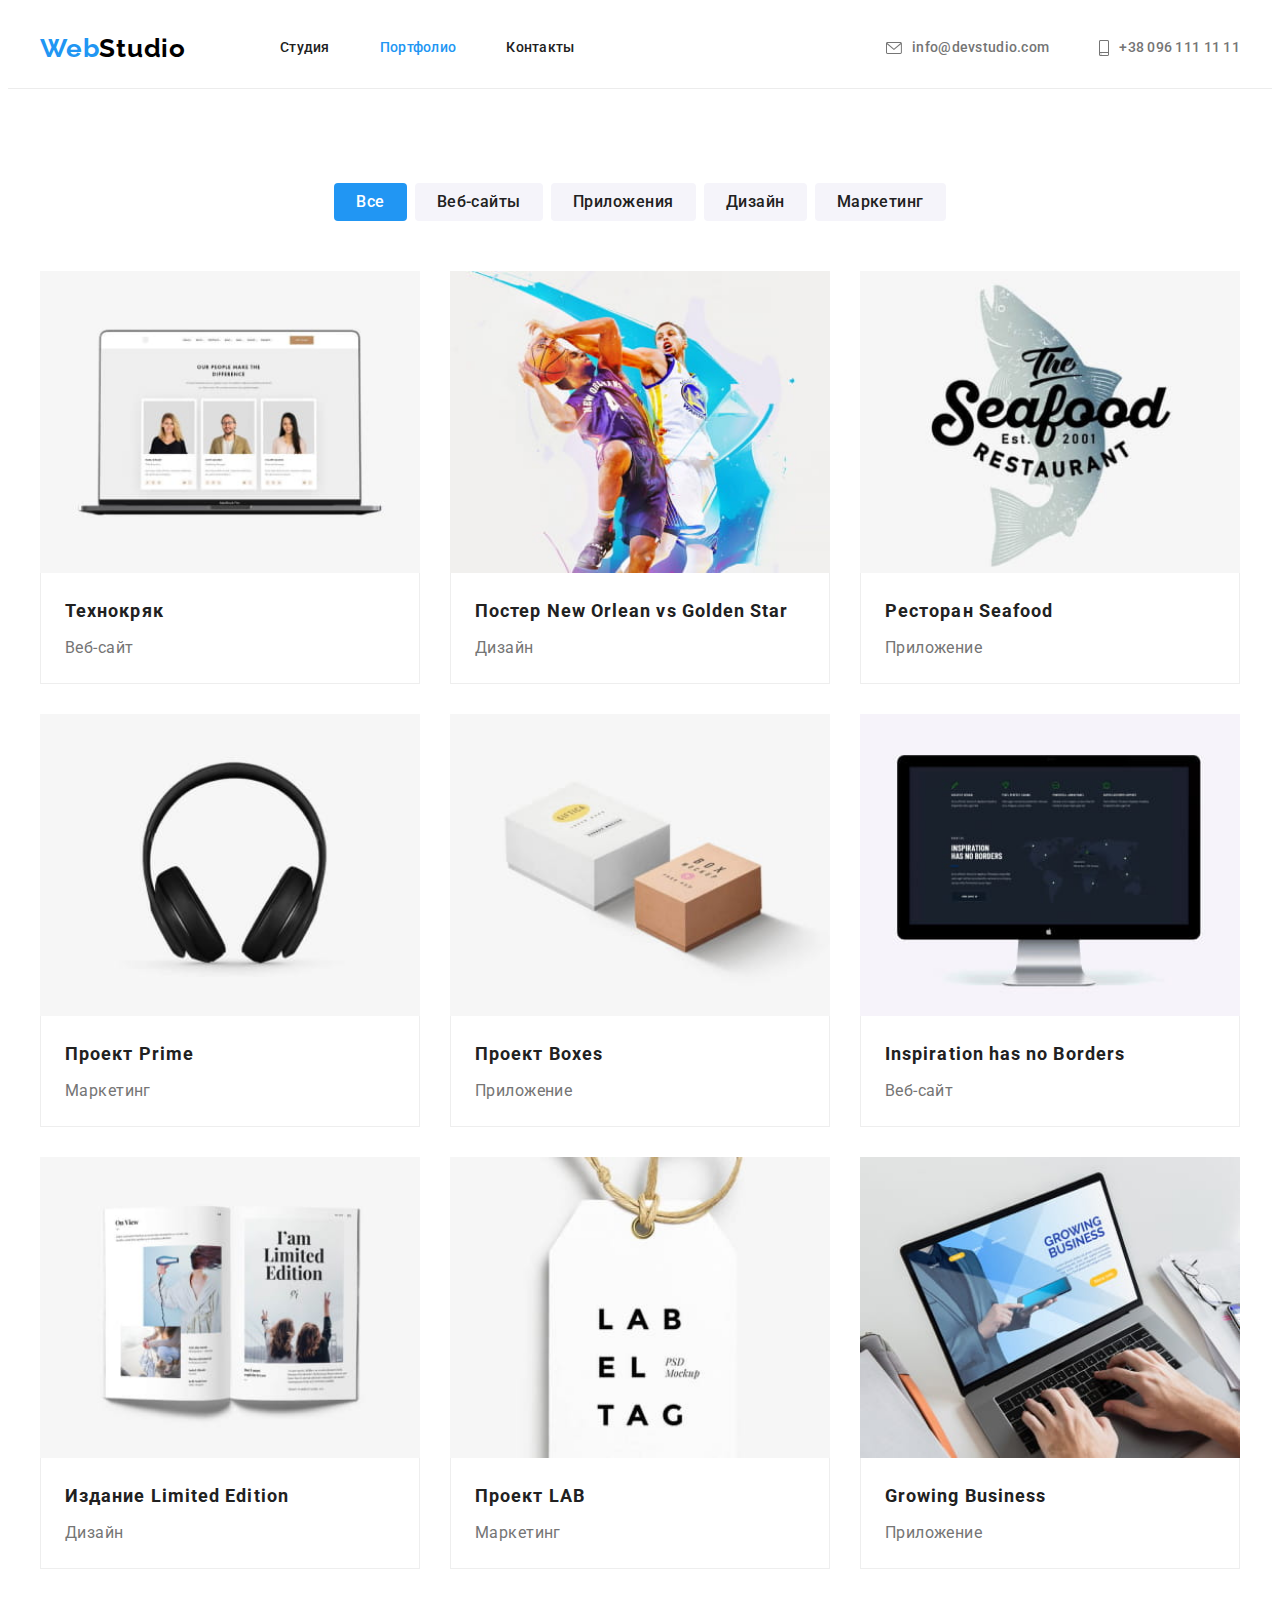
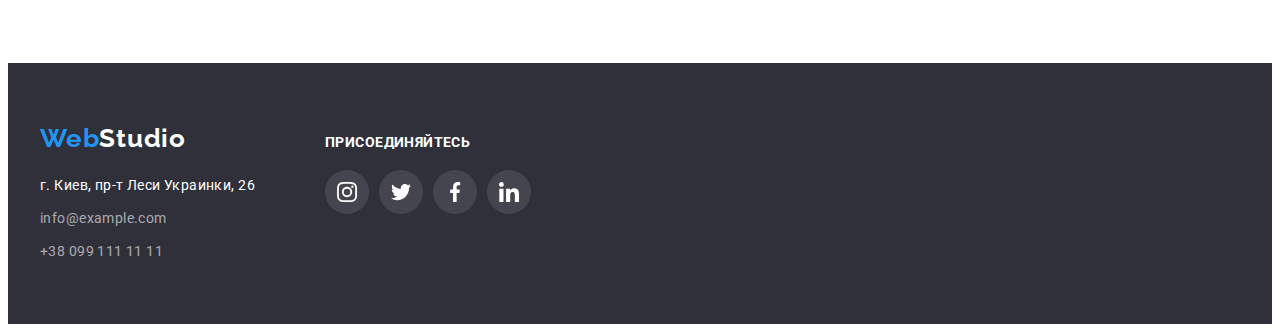
==== portfolio.html @ f83ecda8 "Added files from previous hw" ====
<!DOCTYPE html>
<html lang="ru">
<head>
    <meta charset="UTF-8">
    <meta http-equiv="X-UA-Compatible" content="IE=edge">
    <meta name="viewport" content="width=device-width, initial-scale=1.0">
    <title>Portfolio</title>
    <link rel="preconnect" href="https://fonts.googleapis.com">
    <link rel="preconnect" href="https://fonts.gstatic.com" crossorigin>
    <link href="https://fonts.googleapis.com/css2?family=Raleway:wght@700&family=Roboto:wght@400;500;700;900&display=swap"
        rel="stylesheet">
    <link rel="stylesheet" href="https://cdnjs.cloudflare.com/ajax/libs/modern-normalize/1.1.0/modern-normalize.min.css"
        integrity="sha512-wpPYUAdjBVSE4KJnH1VR1HeZfpl1ub8YT/NKx4PuQ5NmX2tKuGu6U/JRp5y+Y8XG2tV+wKQpNHVUX03MfMFn9Q=="
        crossorigin="anonymous" referrerpolicy="no-referrer" />
    <link rel="stylesheet" href="./css/styles.css">
</head>
<body>
    <!--Header-->
    <header class="header">
        <div class="container header-container">
            <nav class="navigation">
                <a class="logo link" aria-label="Логотип сайта" href="./index.html" lang="en">Web<span
                        class="logo-header">Studio</span></a>
                <ul class="nav-list list">
                    <li class="nav-list-item"><a class="nav-list-link link" href="./index.html">Студия</a></li>
                    <li class="nav-list-item"><a class="nav-list-link current link" href="./portfolio.html">Портфолио</a></li>
                    <li class="nav-list-item"><a class="nav-list-link link" href="">Контакты</a></li>
                </ul>
            </nav>
            <ul class="contact-list list">
                <li class="contact-list-item"><a class="nav-list-link link" href="mailto:info@devstudio.com">
                        <svg class="icon-envelope" width="16" height="12">
                            <use href="./images/icons/icons.svg#icon-envelope"></use>
                        </svg>
                        info@devstudio.com</a>
                </li>
                <li class="contact-list-item"><a class="nav-list-link link" href="tel:+380961111111">
                        <svg class="icon-smartphone" width="10" height="16">
                            <use href="./images/icons/icons.svg#icon-smartphone"></use>
                        </svg>
                        +38 096 111 11 11</a></li>
            </ul>
        </div>

    </header>

    <!--Main-->
    <main>
        <section class="projects section">
            <div class="container">
                <h1 hidden>Наши работы</h1>
                <ul class="projects-filter list">
                    <li class="projects-filter-item"><button class="filter-btn active" type="button">Все</button></li>
                    <li class="projects-filter-item"><button class="filter-btn" type="button">Веб-сайты</button></li>
                    <li class="projects-filter-item"><button class="filter-btn" type="button">Приложения</button></li>
                    <li class="projects-filter-item"><button class="filter-btn" type="button">Дизайн</button></li>
                    <li class="projects-filter-item"><button class="filter-btn" type="button">Маркетинг</button></li>
                </ul>

                <ul class="projects-list list card-set">
                    <li class="projects-list-item card-set-item">
                        <a class="projects-link link" href="#" target="_blank" rel="noopener noreferrer nofollower">
                            <img class="projects-img" src="./images/portfolio/tekhnokryak.jpg" alt="Ноутбук с открытым сайтом Технокряк" width="370" height="294">
                                <div class="card-description">
                                    <h2 class="projects-title">Технокряк</h2>
                                    <p class="projects-type">Веб-сайт</p>
                                </div>
                        </a>
                    </li>
                    <li class="projects-list-item card-set-item">
                        <a class="projects-link link" href="#" target="_blank" rel="noopener noreferrer nofollower">
                            <img class="projects-img" src="./images/portfolio/new-orlean.jpg" alt="Два баскетболиста" width="370" height="294">
                            <div class="card-description">
                                <h2 class="projects-title">Постер New Orlean vs Golden Star</h2>
                                <p class="projects-type">Дизайн</p>
                            </div>
                        </a>
                    </li>
                    <li class="projects-list-item card-set-item">
                        <a class="projects-link link" href="#" target="_blank" rel="noopener noreferrer nofollower">
                            <img class="projects-img" src="./images/portfolio/seafood.jpg" alt="Логотип ресторана Seafood" width="370" height="294">
                                <div class="card-description">
                                    <h2 class="projects-title">Ресторан Seafood</h2>
                                    <p class="projects-type">Приложение</p>
                                </div>
                            
                        </a>
                    </li>
                    <li class="projects-list-item card-set-item">
                        <a class="projects-link link" href="#" target="_blank" rel="noopener noreferrer nofollower">
                            <img class="projects-img" src="./images/portfolio/prime.jpg" alt="Наушники" width="370" height="294">
                                <div class="card-description">
                                    <h2 class="projects-title">Проект Prime</h2>
                                    <p class="projects-type">Маркетинг</p>
                                </div>
                        </a>
                    </li>
                    <li class="projects-list-item card-set-item">
                        <a class="projects-link link" href="#" target="_blank" rel="noopener noreferrer nofollower">
                            <img class="projects-img" src="./images/portfolio/boxes.jpg" alt="Две коробочки" width="370" height="294">
                                <div class="card-description">
                                    <h2 class="projects-title">Проект Boxes</h2>
                                    <p class="projects-type">Приложение</p>
                                </div>
                        </a>
                    </li>
                    <li class="projects-list-item card-set-item">
                        <a class="projects-link link" href="#" target="_blank" rel="noopener noreferrer nofollower">
                            <img class="projects-img" src="./images/portfolio/inspiration.jpg" alt="Монитор с открытым сайтом Inspiration has no Borders" width="370" height="294">
                                <div class="card-description">
                                    <h2 class="projects-title">Inspiration has no Borders</h2>
                                    <p class="projects-type">Веб-сайт</p>
                                </div>
                        </a>
                    </li>
                    <li class="projects-list-item card-set-item">
                        <a class="projects-link link" href="#" target="_blank" rel="noopener noreferrer nofollower">
                            <img class="projects-img" src="./images/portfolio/limited-edition.jpg" alt="Открытая журнал Limited Edition" width="370" height="294">
                                <div class="card-description">
                                    <h2 class="projects-title">Издание Limited Edition</h2>
                                    <p class="projects-type">Дизайн</p> 
                                </div>
                        </a>
                    </li>
                    <li class="projects-list-item card-set-item">
                        <a class="projects-link link" href="#" target="_blank" rel="noopener noreferrer nofollower">
                            <img class="projects-img" src="./images/portfolio/lab.jpg" alt="Белый лэйбл на шнурке" width="370" height="294">
                                <div class="card-description">
                                    <h2 class="projects-title">Проект LAB</h2>
                                    <p class="projects-type">Маркетинг</p>
                                </div>
                        </a>
                    </li>
                    <li class="projects-list-item card-set-item">
                        <a class="projects-link link" href="#" target="_blank" rel="noopener noreferrer nofollower">
                            <img class="projects-img" src="./images/portfolio/growing-business.jpg" alt="Ноутбук с открытым сайтом Growing Business" width="370" height="294">
                                <div class="card-description">
                                    <h2 class="projects-title">Growing Business</h2>
                                    <p class="projects-type">Приложение</p>
                                </div>
                        </a>
                    </li>
                </ul>
            </div>
        </section>
    </main>

    <!--Footer-->
    <footer class="footer">
        <div class="container footer-container">
            <div class="address-wrapper">
                <a class="logo link" aria-label="Логотип сайта" href="./index.html" lang="en">Web<span
                        class="logo-footer">Studio</span></a>
                <address class="footer-address">
                    <ul class="footer-address-list list">
                        <li class="footer-address-list-item"><a class="address-link link"
                                href="https://goo.gl/maps/p3dawPwku5fpeWN66" target="_blank" rel="noopener noreferrer">г.
                                Киев, пр-т Леси Украинки, 26</a></li>
                        <li class="footer-address-list-item"><a class="address-link link"
                                href="mailto:info@example.com">info@example.com</a></li>
                        <li class="footer-address-list-item"><a class="address-link link" href="tel:+380991111111">+38 099
                                111 11 11</a>
                        </li>
                    </ul>
                </address>
            </div>
            <div class="join-us-wrapper">
                <h3 class="join-us-title">Присоединяйтесь</h3>
                <ul class="social-contacts list">
                    <li class="social-item">
                        <a class="social-link link" href="#" target="_blank" rel="noopener noreferrer nofollower">
                            <svg class="social-icon" width="20" height="20">
                                <use href="./images/icons/icons.svg#icon-instagram"></use>
                            </svg>
                        </a>
                    </li>
                    <li class="social-item">
                        <a class="social-link link" href="#" target="_blank" rel="noopener noreferrer nofollower">
                            <svg class="social-icon" width="20" height="20">
                                <use href="./images/icons/icons.svg#icon-twitter"></use>
                            </svg>
                        </a>
                    </li>
                    <li class="social-item">
                        <a class="social-link link" href="#" target="_blank" rel="noopener noreferrer nofollower">
                            <svg class="social-icon" width="20" height="20">
                                <use href="./images/icons/icons.svg#icon-facebook"></use>
                            </svg>
                        </a>
                    </li>
                    <li class="social-item">
                        <a class="social-link link" href="#" target="_blank" rel="noopener noreferrer nofollower">
                            <svg class="social-icon" width="20" height="20">
                                <use href="./images/icons/icons.svg#icon-linkedin"></use>
                            </svg>
                        </a>
                    </li>
                </ul>
            </div>
        </div>
    </footer>
</body>
</html>
---- css/styles.css ----
:root {
  --primaty-font-famaly: Roboto, sans-serif;
  --logo-font-family: Raleway, sans-serif;
  --accent-color: #2196f3;
  --primary-font-color: #757575;
  --titles-font-color: #212121;
  --font-color-dark-background: #ffffff;
  --font-color-dark-background-opacity: rgba(255, 255, 255, 0.6);
  --base-logo-color: #000000;
  --dark-background: #2f303a;
  --light-background: #f5f4fa;
  --order-button-hover-color: #188ce8;
  --portfolio-stroke-color: #eeeeee;
  --team-cards-background-color: #ffffff;
  --header-underline-color: #ececec;
  --team-member-card-shadow: 0px 1px 3px rgba(0, 0, 0, 0.12), 0px 1px 1px rgba(0, 0, 0, 0.14),
    0px 2px 1px rgba(0, 0, 0, 0.2);

  --card-item: 3;
  --card-gap: 30px;

  --social-icons: #afb1b8;
  --client-icons: #afb1b8;
  --social-icons-hover-light: #ffffff;

  --portfolio-card-hover-shadow: 0px 1px 1px rgba(0, 0, 0, 0.12), 0px 4px 4px rgba(0, 0, 0, 0.06),
    1px 4px 6px rgba(0, 0, 0, 0.16);
}

body {
  font-family: var(--primaty-font-famaly);
  color: var(--primary-font-color);
  font-size: 14px;
  line-height: 1.71;
  letter-spacing: 0.03em;
}

h1,
h2,
h3,
h4,
h5,
h6,
p {
  margin-top: 0;
  margin-bottom: 0;
}

ul,
ol {
  margin-top: 0;
  margin-bottom: 0;
  padding-left: 0;
}

img {
  display: block;
  width: 100%;
  height: auto;
}

.list {
  list-style-type: none;
}

.link {
  text-decoration: none;
  color: inherit;
}

.address {
  font-style: none;
}

/* COMPONENTS */

/*Container */
.container {
  width: 1200px;
  padding-left: 15px;
  padding-right: 15px;
  margin-left: auto;
  margin-right: auto;
}

/* Logo */
.logo {
  font-family: var(--logo-font-family);
  font-weight: 700;
  font-size: 26px;
  line-height: 1.19;
  letter-spacing: 0.03em;
  color: var(--accent-color);
}

.logo-header {
  color: var(--base-logo-color);
}

.logo-footer {
  color: var(--font-color-dark-background);
}

/* Section titles */

.section-title {
  font-size: 36px;
  line-height: 1.16;
  text-align: center;
  margin-bottom: 50px;

  color: var(--titles-font-color);
}

.section {
  padding-top: 94px;
  padding-bottom: 94px;
}

.card-set {
  display: flex;
  flex-wrap: wrap;
  margin-left: calc(var(--card-gap) * -1);
  margin-top: calc(var(--card-gap) * -1);
}

.card-set-item {
  flex-basis: calc(100% / var(--card-item) - var(--card-gap));
  margin-left: var(--card-gap);
  margin-top: var(--card-gap);
}

/* ===========START MAIN PAGE=========== */
/* Header */

.header {
  border-bottom: 1px solid var(--header-underline-color);
}

.header-container {
  justify-content: space-between;
}

.header-container,
.navigation {
  display: flex;
  align-items: center;
}

.header .logo {
  margin-right: 94px;
}

.nav-list {
  display: flex;
  color: var(--titles-font-color);
}

.nav-list-item:not(:last-child) {
  margin-right: 50px;
}

.contact-list {
  display: flex;
}

.contact-list-item:not(:last-child) {
  margin-right: 50px;
}

.nav-list-link {
  display: flex;
  align-items: center;
  padding-top: 32px;
  padding-bottom: 32px;
  font-weight: 500;
  font-size: 14px;
  line-height: 1.14;
  letter-spacing: 0.02em;
}

.nav-list-link:hover,
.nav-list-link:focus,
.current {
  color: var(--accent-color);
}

.icon-envelope,
.icon-smartphone {
  margin-right: 10px;
  fill: currentColor;
}

/* Hero */
.hero {
  padding-top: 200px;
  padding-bottom: 200px;
  background-color: var(--dark-background);
  text-align: center;
}

.overlay {
  max-width: 1600px;
  min-height: 600px;
  margin-right: auto;
  margin-left: auto;
  background-image: linear-gradient(rgba(47, 48, 58, 0.4), rgba(47, 48, 58, 0.4)),
    url(../images/hero/bg.jpg);
  background-repeat: no-repeat;
  background-size: cover;
  background-position: center;
}

.hero-title {
  margin-left: auto;
  margin-right: auto;
  max-width: 700px;
  font-weight: 900;
  font-size: 44px;
  line-height: 1.36;
  letter-spacing: 0.06em;
  text-transform: uppercase;
  margin-bottom: 30px;
  color: var(--font-color-dark-background);
}

.order-btn {
  padding: 10px 32px;
  border: none;
  font-family: inherit;
  font-weight: 700;
  font-size: 16px;
  line-height: 1.87;
  letter-spacing: 0.06em;
  cursor: pointer;
  box-shadow: 0px 4px 4px rgba(0, 0, 0, 0.15);
  border-radius: 4px;

  color: var(--font-color-dark-background);
  background-color: var(--accent-color);
}

.order-btn:hover,
.order-btn:focus {
  background-color: var(--order-button-hover-color);
}

/* Features */

.features {
  padding-bottom: 47px;
}

.visually-hidden {
  position: absolute;
  width: 1px;
  height: 1px;
  margin: -1px;
  padding: 0;
  overflow: hidden;
  border: 0;
  clip: rect(0 0 0 0);
}

.icon-box {
  display: flex;
  justify-content: center;
  align-items: center;
  width: 100%;
  padding: 25px 100px;
  margin-bottom: 30px;
  background-color: var(--light-background);
  border-radius: 4px;
}

.icon {
  width: 70px;
  height: 70px;
}

.features-title {
  margin-bottom: 10px;
  font-size: 14px;
  line-height: 1.14;
  text-transform: uppercase;

  color: var(--titles-font-color);
}

.features-list {
  --card-item: 4;
}

/* Services */

.services {
  padding-top: 47px;
}

/* Team */

.team {
  background-color: var(--light-background);
  --card-item: 4;
}

.team-list-item {
  background-color: var(--team-cards-background-color);
  box-shadow: var(--team-member-card-shadow);
  border-radius: 0px 0px 4px 4px;
}

.team-member-pic {
  margin-bottom: 30px;
}

.team-member-name {
  margin-bottom: 10px;
  font-weight: 500;
  color: var(--titles-font-color);
}

.team-member-position {
  margin-bottom: 16px;
}

.team-member-name,
.team-member-position {
  font-size: 16px;
  line-height: 1.18;
  text-align: center;
}

.member-description {
  padding-left: 32px;
  padding-right: 32px;
  padding-bottom: 30px;
}

.social-link {
  display: flex;
  justify-content: center;
  align-items: center;
  width: 44px;
  height: 44px;
  border-radius: 50%;

  color: var(--social-icons);
}

.social-link:hover,
.social-link:focus {
  background-color: var(--accent-color);
}

.social-icon {
  fill: var(--social-icons);
}

.social-link:hover .social-icon,
.social-link:focus .social-icon {
  fill: var(--social-icons-hover-light);
}

.social-contacts {
  display: flex;
  max-width: 206px;
  align-items: center;
}

.social-item:not(:last-child) {
  margin-right: 10px;
}

/* Clients */

.clients-list {
  --card-item: 6;
  align-items: center;
}

.clients-link {
  display: flex;
  justify-content: center;
  align-items: center;
  padding: 16px;
  border: 1px solid var(--client-icons);
  border-radius: 4px;
}

.clients-logo {
  fill: var(--client-icons);
}

.clients-link:hover,
.clients-link:focus {
  border-color: var(--accent-color);
}

.clients-link:hover .clients-logo,
.clients-link:focus .clients-logo {
  fill: var(--accent-color);
}

/* Footer */

.footer {
  padding-top: 60px;
  padding-bottom: 60px;
  background-color: var(--dark-background);
}

.footer-container {
  display: flex;
  align-items: baseline;
}

.address-wrapper {
  margin-right: 70px;
}

.footer .logo {
  display: block;
  margin-bottom: 20px;
}

.footer-address {
  font-style: inherit;
}

.footer-address-list-item:not(:last-child) {
  margin-bottom: 9px;
}

.address-link {
  color: var(--font-color-dark-background-opacity);
}

.address-link[target='_blank'] {
  color: var(--font-color-dark-background);
}

.address-link:hover,
.address-link:focus {
  color: var(--accent-color);
}

.join-us-title {
  font-size: 14px;
  line-height: 16px;
  letter-spacing: 1.14;
  text-transform: uppercase;
  margin-bottom: 20px;

  color: var(--font-color-dark-background);
}

.footer .social-link {
  color: var(--social-icons-hover-light);
  background-color: rgba(255, 255, 255, 0.1);
}

.footer .social-link:hover,
.footer .social-link:focus {
  background-color: var(--accent-color);
}

.social-icon {
  fill: currentColor;
}
/* ===========END MAIN PAGE=========== */

/* ===========START PORTFOLIO PAGE=========== */

.projects-filter {
  display: flex;
  justify-content: center;
  margin-bottom: 50px;
}

.projects-filter-item:not(:last-child) {
  margin-right: 8px;
}

.filter-btn {
  padding: 6px 22px;
  font-family: inherit;
  font-weight: 500;
  font-size: 16px;
  line-height: 1.62;
  text-align: center;
  letter-spacing: 0.03em;
  cursor: pointer;

  color: var(--titles-font-color);
  background-color: var(--light-background);
  border-radius: 4px;
  border: none;
}

.filter-btn:hover,
.filter-btn:focus,
.active {
  color: var(--font-color-dark-background);
  background-color: var(--accent-color);
}

.card-description {
  padding: 20px 24px;
  border: 1px solid var(--portfolio-stroke-color);
  border-top: transparent;
}

.projects-link {
  display: block;
}

.projects-link:hover,
.projects-link:focus {
  box-shadow: var(--portfolio-card-hover-shadow);
}

.projects-title {
  margin-bottom: 4px;
  font-size: 18px;
  line-height: 2;
  letter-spacing: 0.06em;

  color: var(--titles-font-color);
}

.projects-type {
  font-size: 16px;
  line-height: 1.87;
}
/* ===========END PORTFOLIO PAGE=========== */
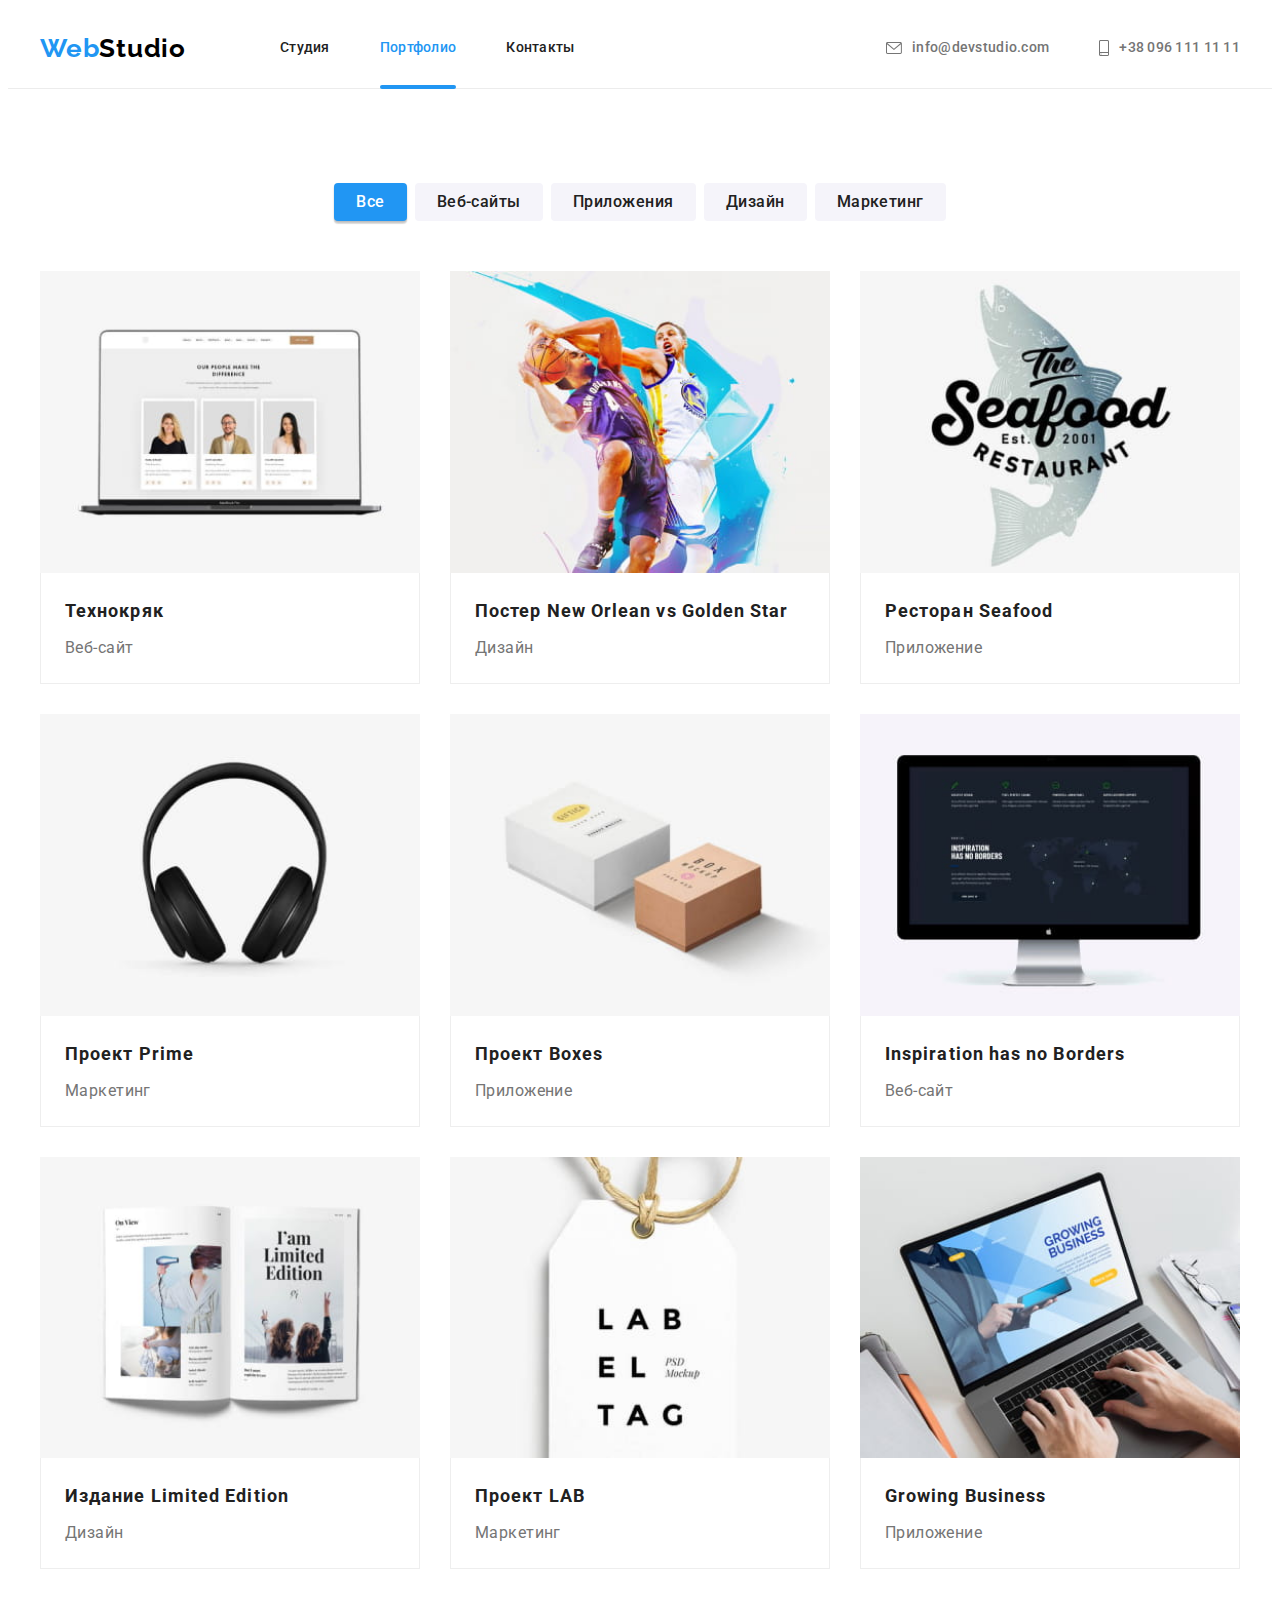
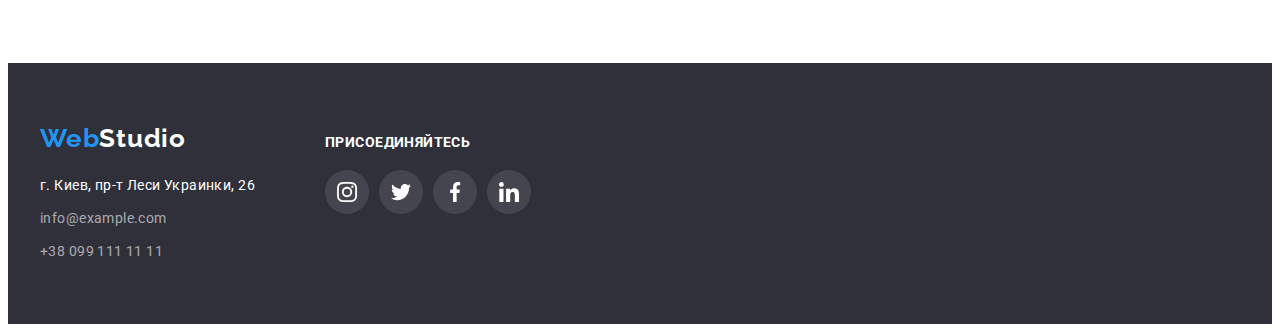
==== commit cd3cacc0: "Added styles for portfolio page" ====
--- a/portfolio.html
+++ b/portfolio.html
@@ -60,16 +60,25 @@
                 <ul class="projects-list list card-set">
                     <li class="projects-list-item card-set-item">
                         <a class="projects-link link" href="#" target="_blank" rel="noopener noreferrer nofollower">
-                            <img class="projects-img" src="./images/portfolio/tekhnokryak.jpg" alt="Ноутбук с открытым сайтом Технокряк" width="370" height="294">
-                                <div class="card-description">
-                                    <h2 class="projects-title">Технокряк</h2>
-                                    <p class="projects-type">Веб-сайт</p>
-                                </div>
-                        </a>
-                    </li>
-                    <li class="projects-list-item card-set-item">
-                        <a class="projects-link link" href="#" target="_blank" rel="noopener noreferrer nofollower">
-                            <img class="projects-img" src="./images/portfolio/new-orlean.jpg" alt="Два баскетболиста" width="370" height="294">
+                            <div class="projects-img-wrapper">
+                                <img class="projects-img" src="./images/portfolio/tekhnokryak.jpg" alt="Ноутбук с открытым сайтом Технокряк" width="370" height="294">
+                                <p class="projects-img-overlay">Ресурс предлагает комплексные предложения с разным уровнем функционала и сервисов. Все это позволит посетителю получить
+                                исчерпывающие сведения о компании или частном лице.</p>
+                            </div>
+                            <div class="card-description">
+                                <h2 class="projects-title">Технокряк</h2>
+                                <p class="projects-type">Веб-сайт</p>
+                            </div>
+                        </a>
+                    </li>
+                    <li class="projects-list-item card-set-item">
+                        <a class="projects-link link" href="#" target="_blank" rel="noopener noreferrer nofollower">
+                            <div class="projects-img-wrapper">
+                                <img class="projects-img" src="./images/portfolio/new-orlean.jpg" alt="Два баскетболиста" width="370" height="294">
+                                <p class="projects-img-overlay">Ресурс предлагает комплексные предложения с разным уровнем функционала и сервисов. Все
+                                    это позволит посетителю получить
+                                    исчерпывающие сведения о компании или частном лице.</p>
+                            </div>
                             <div class="card-description">
                                 <h2 class="projects-title">Постер New Orlean vs Golden Star</h2>
                                 <p class="projects-type">Дизайн</p>
@@ -78,66 +87,100 @@
                     </li>
                     <li class="projects-list-item card-set-item">
                         <a class="projects-link link" href="#" target="_blank" rel="noopener noreferrer nofollower">
-                            <img class="projects-img" src="./images/portfolio/seafood.jpg" alt="Логотип ресторана Seafood" width="370" height="294">
-                                <div class="card-description">
-                                    <h2 class="projects-title">Ресторан Seafood</h2>
-                                    <p class="projects-type">Приложение</p>
-                                </div>
-                            
-                        </a>
-                    </li>
-                    <li class="projects-list-item card-set-item">
-                        <a class="projects-link link" href="#" target="_blank" rel="noopener noreferrer nofollower">
-                            <img class="projects-img" src="./images/portfolio/prime.jpg" alt="Наушники" width="370" height="294">
-                                <div class="card-description">
-                                    <h2 class="projects-title">Проект Prime</h2>
-                                    <p class="projects-type">Маркетинг</p>
-                                </div>
-                        </a>
-                    </li>
-                    <li class="projects-list-item card-set-item">
-                        <a class="projects-link link" href="#" target="_blank" rel="noopener noreferrer nofollower">
-                            <img class="projects-img" src="./images/portfolio/boxes.jpg" alt="Две коробочки" width="370" height="294">
-                                <div class="card-description">
-                                    <h2 class="projects-title">Проект Boxes</h2>
-                                    <p class="projects-type">Приложение</p>
-                                </div>
-                        </a>
-                    </li>
-                    <li class="projects-list-item card-set-item">
-                        <a class="projects-link link" href="#" target="_blank" rel="noopener noreferrer nofollower">
-                            <img class="projects-img" src="./images/portfolio/inspiration.jpg" alt="Монитор с открытым сайтом Inspiration has no Borders" width="370" height="294">
-                                <div class="card-description">
-                                    <h2 class="projects-title">Inspiration has no Borders</h2>
-                                    <p class="projects-type">Веб-сайт</p>
-                                </div>
-                        </a>
-                    </li>
-                    <li class="projects-list-item card-set-item">
-                        <a class="projects-link link" href="#" target="_blank" rel="noopener noreferrer nofollower">
-                            <img class="projects-img" src="./images/portfolio/limited-edition.jpg" alt="Открытая журнал Limited Edition" width="370" height="294">
-                                <div class="card-description">
-                                    <h2 class="projects-title">Издание Limited Edition</h2>
-                                    <p class="projects-type">Дизайн</p> 
-                                </div>
-                        </a>
-                    </li>
-                    <li class="projects-list-item card-set-item">
-                        <a class="projects-link link" href="#" target="_blank" rel="noopener noreferrer nofollower">
-                            <img class="projects-img" src="./images/portfolio/lab.jpg" alt="Белый лэйбл на шнурке" width="370" height="294">
-                                <div class="card-description">
-                                    <h2 class="projects-title">Проект LAB</h2>
-                                    <p class="projects-type">Маркетинг</p>
-                                </div>
-                        </a>
-                    </li>
-                    <li class="projects-list-item card-set-item">
-                        <a class="projects-link link" href="#" target="_blank" rel="noopener noreferrer nofollower">
-                            <img class="projects-img" src="./images/portfolio/growing-business.jpg" alt="Ноутбук с открытым сайтом Growing Business" width="370" height="294">
-                                <div class="card-description">
-                                    <h2 class="projects-title">Growing Business</h2>
-                                    <p class="projects-type">Приложение</p>
-                                </div>
+                            <div class="projects-img-wrapper">
+                                <img class="projects-img" src="./images/portfolio/seafood.jpg" alt="Логотип ресторана Seafood" width="370" height="294">
+                                <p class="projects-img-overlay">Ресурс предлагает комплексные предложения с разным уровнем функционала и сервисов. Все
+                                    это позволит посетителю получить
+                                    исчерпывающие сведения о компании или частном лице.</p>
+                            </div>
+                            <div class="card-description">
+                                <h2 class="projects-title">Ресторан Seafood</h2>
+                                <p class="projects-type">Приложение</p>
+                            </div>
+                        </a>
+                    </li>
+                    <li class="projects-list-item card-set-item">
+                        <a class="projects-link link" href="#" target="_blank" rel="noopener noreferrer nofollower">
+                            <div class="projects-img-wrapper">
+                                <img class="projects-img" src="./images/portfolio/prime.jpg" alt="Наушники" width="370" height="294">
+                                <p class="projects-img-overlay">Ресурс предлагает комплексные предложения с разным уровнем функционала и сервисов. Все
+                                    это позволит посетителю получить
+                                    исчерпывающие сведения о компании или частном лице.</p>
+                            </div>
+                            <div class="card-description">
+                                <h2 class="projects-title">Проект Prime</h2>
+                                <p class="projects-type">Маркетинг</p>
+                            </div>
+                        </a>
+                    </li>
+                    <li class="projects-list-item card-set-item">
+                        <a class="projects-link link" href="#" target="_blank" rel="noopener noreferrer nofollower">
+                            <div class="projects-img-wrapper">
+                                <img class="projects-img" src="./images/portfolio/boxes.jpg" alt="Две коробочки" width="370" height="294">
+                                <p class="projects-img-overlay">Ресурс предлагает комплексные предложения с разным уровнем функционала и сервисов. Все
+                                    это позволит посетителю получить
+                                    исчерпывающие сведения о компании или частном лице.</p>
+                            </div>
+                            <div class="card-description">
+                                <h2 class="projects-title">Проект Boxes</h2>
+                                <p class="projects-type">Приложение</p>
+                            </div>
+                        </a>
+                    </li>
+                    <li class="projects-list-item card-set-item">
+                        <a class="projects-link link" href="#" target="_blank" rel="noopener noreferrer nofollower">
+                            <div class="projects-img-wrapper">
+                                <img class="projects-img" src="./images/portfolio/inspiration.jpg" alt="Монитор с открытым сайтом Inspiration has no Borders" width="370" height="294">
+                                <p class="projects-img-overlay">Ресурс предлагает комплексные предложения с разным уровнем функционала и сервисов. Все
+                                    это позволит посетителю получить
+                                    исчерпывающие сведения о компании или частном лице.</p>
+                            </div>
+                            <div class="card-description">
+                                <h2 class="projects-title">Inspiration has no Borders</h2>
+                                <p class="projects-type">Веб-сайт</p>
+                            </div>
+                        </a>
+                    </li>
+                    <li class="projects-list-item card-set-item">
+                        <a class="projects-link link" href="#" target="_blank" rel="noopener noreferrer nofollower">
+                            <div class="projects-img-wrapper">
+                                <img class="projects-img" src="./images/portfolio/limited-edition.jpg" alt="Открытая журнал Limited Edition" width="370" height="294">
+                                <p class="projects-img-overlay">Ресурс предлагает комплексные предложения с разным уровнем функционала и сервисов. Все
+                                    это позволит посетителю получить
+                                    исчерпывающие сведения о компании или частном лице.</p>
+                            </div>
+                            <div class="card-description">
+                                <h2 class="projects-title">Издание Limited Edition</h2>
+                                <p class="projects-type">Дизайн</p> 
+                            </div>
+                        </a>
+                    </li>
+                    <li class="projects-list-item card-set-item">
+                        <a class="projects-link link" href="#" target="_blank" rel="noopener noreferrer nofollower">
+                            <div class="projects-img-wrapper">
+                                <img class="projects-img" src="./images/portfolio/lab.jpg" alt="Белый лэйбл на шнурке" width="370" height="294">
+                                <p class="projects-img-overlay">Ресурс предлагает комплексные предложения с разным уровнем функционала и сервисов. Все
+                                    это позволит посетителю получить
+                                    исчерпывающие сведения о компании или частном лице.</p>
+                            </div>
+                            <div class="card-description">
+                                <h2 class="projects-title">Проект LAB</h2>
+                                <p class="projects-type">Маркетинг</p>
+                            </div>
+                        </a>
+                    </li>
+                    <li class="projects-list-item card-set-item">
+                        <a class="projects-link link" href="#" target="_blank" rel="noopener noreferrer nofollower">
+                            <div class="projects-img-wrapper">
+                                <img class="projects-img" src="./images/portfolio/growing-business.jpg" alt="Ноутбук с открытым сайтом Growing Business" width="370" height="294">
+                                <p class="projects-img-overlay">Ресурс предлагает комплексные предложения с разным уровнем функционала и сервисов. Все
+                                    это позволит посетителю получить
+                                    исчерпывающие сведения о компании или частном лице.</p>
+                            </div>
+                            <div class="card-description">
+                                <h2 class="projects-title">Growing Business</h2>
+                                <p class="projects-type">Приложение</p>
+                            </div>
                         </a>
                     </li>
                 </ul>
--- a/css/styles.css
+++ b/css/styles.css
@@ -25,6 +25,8 @@
 
   --portfolio-card-hover-shadow: 0px 1px 1px rgba(0, 0, 0, 0.12), 0px 4px 4px rgba(0, 0, 0, 0.06),
     1px 4px 6px rgba(0, 0, 0, 0.16);
+
+  --trans-time-function: cubic-bezier(0.4, 0, 0.2, 1);
 }
 
 body {
@@ -160,6 +162,21 @@
   margin-right: 50px;
 }
 
+.nav-list-link.current {
+  position: relative;
+}
+
+.nav-list-link.current::after {
+  content: '';
+  position: absolute;
+  left: 0px;
+  bottom: -1px;
+  width: 100%;
+  height: 4px;
+  background-color: var(--accent-color);
+  border-radius: 2px;
+}
+
 .contact-list {
   display: flex;
 }
@@ -177,6 +194,8 @@
   font-size: 14px;
   line-height: 1.14;
   letter-spacing: 0.02em;
+
+  transition: color 250ms var(--trans-time-function);
 }
 
 .nav-list-link:hover,
@@ -238,6 +257,8 @@
 
   color: var(--font-color-dark-background);
   background-color: var(--accent-color);
+
+  transition: background-color 250ms var(--trans-time-function);
 }
 
 .order-btn:hover,
@@ -297,6 +318,25 @@
   padding-top: 47px;
 }
 
+.service-img-wrapper {
+  position: relative;
+}
+
+.service-img-text {
+  position: absolute;
+  width: 100%;
+  left: 0px;
+  bottom: 0px;
+  font-weight: 700;
+  text-align: center;
+  text-transform: uppercase;
+  padding-top: 27px;
+  padding-bottom: 27px;
+
+  color: var(--font-color-dark-background);
+  background-color: rgba(47, 48, 58, 0.8);
+}
+
 /* Team */
 
 .team {
@@ -346,6 +386,7 @@
   border-radius: 50%;
 
   color: var(--social-icons);
+  transition: background-color 250ms var(--trans-time-function);
 }
 
 .social-link:hover,
@@ -355,6 +396,8 @@
 
 .social-icon {
   fill: var(--social-icons);
+
+  transition: fill 250ms var(--trans-time-function);
 }
 
 .social-link:hover .social-icon,
@@ -386,10 +429,14 @@
   padding: 16px;
   border: 1px solid var(--client-icons);
   border-radius: 4px;
+
+  transition: border-color 250ms var(--trans-time-function);
 }
 
 .clients-logo {
   fill: var(--client-icons);
+
+  transition: fill 250ms var(--trans-time-function);
 }
 
 .clients-link:hover,
@@ -434,6 +481,8 @@
 
 .address-link {
   color: var(--font-color-dark-background-opacity);
+
+  transition: color 250ms var(--trans-time-function);
 }
 
 .address-link[target='_blank'] {
@@ -496,6 +545,9 @@
   background-color: var(--light-background);
   border-radius: 4px;
   border: none;
+
+  transition: color 250ms var(--trans-time-function),
+    background-color 250ms var(--trans-time-function), box-shadow 250ms var(--trans-time-function);
 }
 
 .filter-btn:hover,
@@ -503,6 +555,8 @@
 .active {
   color: var(--font-color-dark-background);
   background-color: var(--accent-color);
+  box-shadow: 0px 3px 1px rgba(0, 0, 0, 0.1), 0px 1px 2px rgba(0, 0, 0, 0.08),
+    0px 2px 2px rgba(0, 0, 0, 0.12);
 }
 
 .card-description {
@@ -513,11 +567,40 @@
 
 .projects-link {
   display: block;
+
+  transition: box-shadow 250ms var(--trans-time-function);
 }
 
 .projects-link:hover,
 .projects-link:focus {
   box-shadow: var(--portfolio-card-hover-shadow);
+}
+
+.projects-img-wrapper {
+  position: relative;
+  overflow: hidden;
+}
+
+.projects-img-overlay {
+  position: absolute;
+  top: 0px;
+  left: 0px;
+  width: 100%;
+  height: 100%;
+  font-size: 18px;
+  line-height: 1.56;
+  padding: 63px 24px;
+  color: var(--font-color-dark-background);
+  background-color: rgba(33, 150, 243, 0.9);
+
+  transform: translateY(100%);
+
+  transition: transform 250ms var(--trans-time-function);
+}
+
+.projects-link:hover .projects-img-overlay,
+.projects-link:focus .projects-img-overlay {
+  transform: translateY(0);
 }
 
 .projects-title {
